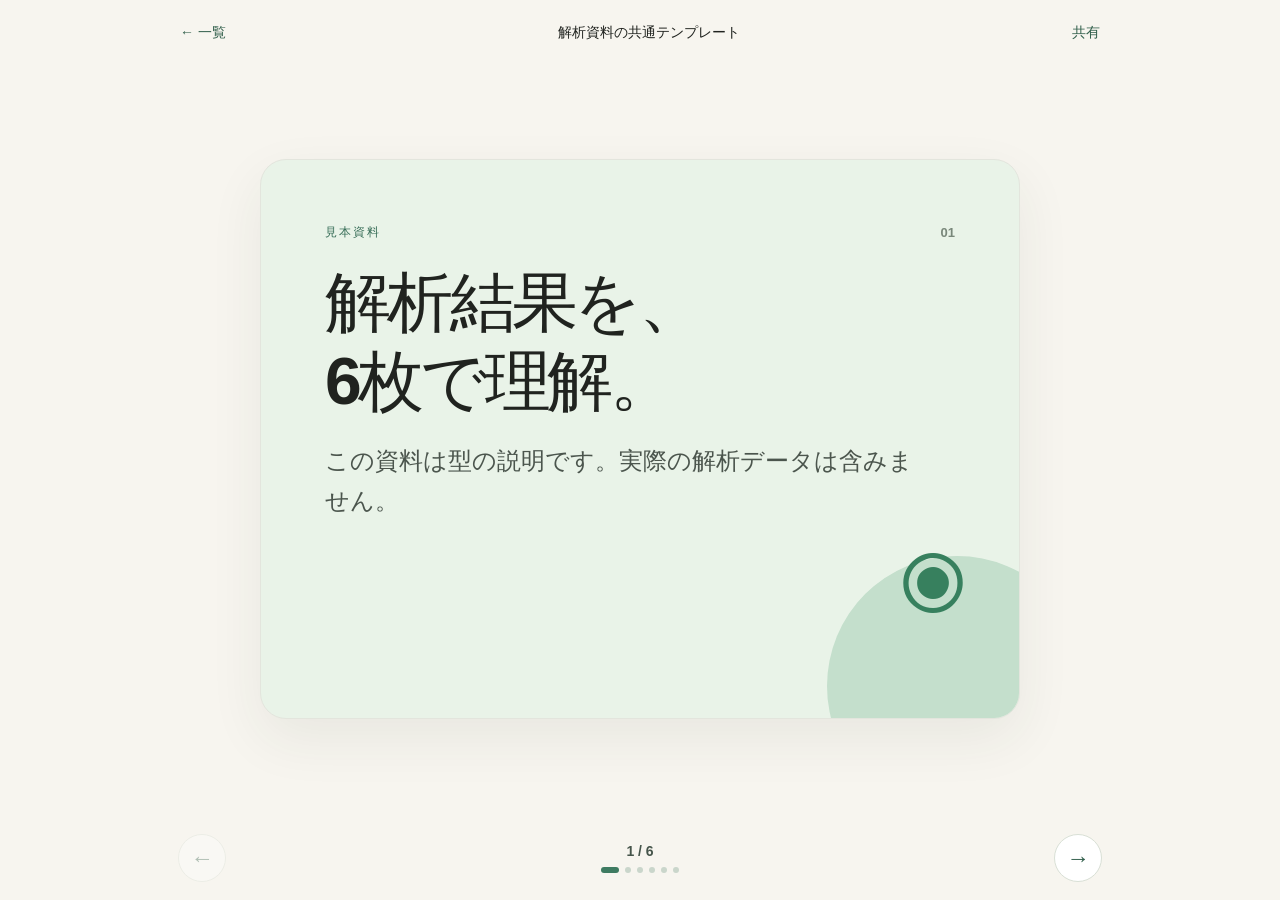
==== slides/analysis-template/index.html @ 7e48096c "Add reusable analysis slide template" ====
<!doctype html>
<html lang="ja">
<head>
  <meta charset="utf-8">
  <meta name="viewport" content="width=device-width, initial-scale=1, viewport-fit=cover">
  <meta name="theme-color" content="#f7f5ef">
  <title>解析資料の共通テンプレート | スライド共有</title>
  <link rel="stylesheet" href="../../assets/style.css">
  <script src="../../assets/deck.js" defer></script>
</head>
<body class="deck-page">
  <header class="deck-header">
    <a class="back-link" href="../../" aria-label="一覧に戻る">← <span>一覧</span></a>
    <span id="deck-title" class="deck-title">スライド</span>
    <button id="share-button" class="text-button" type="button">共有</button>
  </header>
  <main class="deck-main">
    <div id="slide" class="slide" aria-live="polite"></div>
  </main>
  <footer class="deck-footer">
    <button id="prev-button" class="nav-button" type="button" aria-label="前のスライド">←</button>
    <div class="deck-progress"><span id="counter">1 / 1</span><div id="progress-dots" class="progress-dots" aria-hidden="true"></div></div>
    <button id="next-button" class="nav-button" type="button" aria-label="次のスライド">→</button>
  </footer>
  <div id="toast" class="toast" role="status" aria-live="polite"></div>
</body>
</html>
---- assets/style.css ----
:root{font-family:-apple-system,BlinkMacSystemFont,"Hiragino Kaku Gothic ProN","Noto Sans JP",sans-serif;color:#20231f;background:#f7f5ef;font-synthesis:none}*{box-sizing:border-box}body{margin:0}button,a{-webkit-tap-highlight-color:transparent}a{color:inherit}.home-wrap{max-width:760px;margin:auto;padding:clamp(32px,8vw,80px) 24px}.eyebrow,.slide-label{font-size:12px;font-weight:800;letter-spacing:.18em;color:#386e58}.home h1{font-size:clamp(48px,10vw,86px);line-height:1.12;letter-spacing:-.06em;margin:28px 0}.home-lead{font-size:clamp(18px,3vw,23px);line-height:1.8;max-width:560px;color:#4e574e}.home-section{margin-top:72px}.section-head{display:flex;align-items:baseline;justify-content:space-between;border-bottom:1px solid #c9d0c4;padding-bottom:12px}.section-head h2{font-size:21px;margin:0}.section-head span,.home-note{color:#697268;font-size:14px}.deck-card{display:flex;align-items:center;gap:20px;text-decoration:none;background:#fff;border:1px solid #e0e4db;border-radius:20px;padding:22px;margin-top:18px;box-shadow:0 8px 26px #1626160a}.deck-card:hover{border-color:#3e7b61}.deck-card-icon{display:grid;place-items:center;width:56px;height:56px;border-radius:16px;background:#dcefe3;color:#247651;font-size:28px}.deck-card-copy{display:flex;flex-direction:column;gap:6px}.deck-card-copy strong{font-size:19px}.deck-card-copy small{color:#697268;font-size:13px}.deck-card-arrow{margin-left:auto;font-size:23px}.home-note{margin-top:38px;line-height:1.7}.deck-page{min-height:100dvh;display:grid;grid-template-rows:auto 1fr auto;overflow-x:hidden}.deck-header,.deck-footer{width:min(100%,960px);margin:auto;display:flex;align-items:center;justify-content:space-between;padding:14px max(18px,env(safe-area-inset-right))}.deck-header{min-height:64px}.deck-title{font-size:14px;font-weight:700;max-width:52vw;overflow:hidden;text-overflow:ellipsis;white-space:nowrap}.back-link,.text-button{font:inherit;font-size:14px;font-weight:700;text-decoration:none;border:0;background:none;cursor:pointer;padding:10px 2px;color:#315f4b}.deck-main{display:grid;place-items:center;padding:8px 16px 16px;min-height:0}.slide{width:min(100%,760px);min-height:min(70dvh,560px);background:#fff;border:1px solid #e3e5dd;border-radius:26px;box-shadow:0 20px 55px #26382912;display:flex;flex-direction:column;justify-content:space-between;overflow:hidden;padding:clamp(28px,6vw,64px);position:relative}.slide::after{content:"";position:absolute;right:-68px;bottom:-98px;width:260px;height:260px;border-radius:50%;background:#dcefe3;z-index:0}.slide>*{position:relative;z-index:1}.slide-top{display:flex;align-items:center;justify-content:space-between}.slide-index{font-size:13px;color:#79877a;font-weight:700}.slide-content{max-width:600px}.slide h1{white-space:pre-line;font-size:clamp(38px,8vw,66px);letter-spacing:-.055em;line-height:1.2;margin:20px 0}.slide p{font-size:clamp(18px,3.6vw,24px);line-height:1.65;color:#4b554d;margin:0}.slide-visual{align-self:flex-end;font-size:clamp(62px,15vw,132px);line-height:1;color:#37805e;font-weight:800;letter-spacing:-.08em}.slide-steps{display:flex;gap:10px;flex-wrap:wrap;margin-top:28px}.slide-step{padding:12px 18px;border-radius:999px;background:#e2f1e7;color:#245b3e;font-weight:800;font-size:16px}.slide-step:not(:last-child)::after{content:" →"}.slide.cover{background:#e9f3e8}.slide.cover::after{background:#c4dfcc}.slide.closing{background:#f6eee0}.slide.closing::after{background:#e9d5af}.deck-footer{padding-bottom:max(18px,env(safe-area-inset-bottom))}.nav-button{width:48px;height:48px;border-radius:50%;background:#fff;border:1px solid #d9e0d6;color:#315f4b;font-size:23px;cursor:pointer}.nav-button:disabled{opacity:.35;cursor:default}.deck-progress{text-align:center;font-size:14px;font-weight:800;color:#46554b}.progress-dots{display:flex;gap:6px;justify-content:center;margin-top:8px}.progress-dots i{width:6px;height:6px;border-radius:50%;background:#cad6cb}.progress-dots i.active{width:18px;border-radius:4px;background:#3e7b61}.toast{position:fixed;left:50%;bottom:84px;transform:translateX(-50%);background:#202b21;color:#fff;border-radius:999px;padding:10px 18px;font-size:14px;opacity:0;pointer-events:none;transition:opacity .2s;z-index:5}.toast.visible{opacity:1}@media(max-width:600px){.deck-main{align-items:stretch;padding:8px 12px}.slide{min-height:0;height:100%;max-height:calc(100dvh - 148px);padding:30px 26px;border-radius:22px}.slide h1{font-size:clamp(36px,11vw,54px)}.slide p{font-size:19px}.slide-visual{font-size:100px}.slide::after{width:210px;height:210px}.deck-header{padding:8px 18px}.deck-footer{padding-left:20px;padding-right:20px}}@media(max-height:650px){.slide{padding:22px}.slide h1{margin:12px 0;font-size:clamp(30px,7vw,48px)}.slide p{font-size:17px}.slide-visual{font-size:64px}}
.slide-metrics,.slide-columns{display:grid;grid-template-columns:repeat(2,minmax(0,1fr));gap:12px;margin-top:26px}.metric-card,.column-card{display:flex;flex-direction:column;gap:8px;padding:22px;border-radius:18px;background:#e9f3e8;min-width:0}.metric-card strong{font-size:clamp(32px,7vw,54px);line-height:1;color:#255c40}.metric-card span,.column-card strong{font-weight:800;font-size:17px}.metric-card small{font-size:13px;color:#59675b}.column-card{background:#edf0ed;min-height:120px}.column-card:last-child{background:#dcefe3}.column-card span{font-size:17px;line-height:1.5}.slide-sources{display:flex;flex-direction:column;gap:10px;margin-top:22px}.slide-sources a{font-size:16px;font-weight:700;color:#246c4c;text-decoration:underline;text-underline-offset:4px;overflow-wrap:anywhere}.slide.metrics h1,.slide.comparison h1,.slide.evidence h1{font-size:clamp(32px,6vw,54px)}@media(max-width:600px){.slide-metrics,.slide-columns{gap:8px;margin-top:18px}.metric-card,.column-card{padding:14px;border-radius:14px}.metric-card strong{font-size:30px}.metric-card span,.column-card strong{font-size:14px}.metric-card small{font-size:11px}.column-card span{font-size:14px}.slide.metrics h1,.slide.comparison h1,.slide.evidence h1{font-size:clamp(31px,9vw,42px)}}
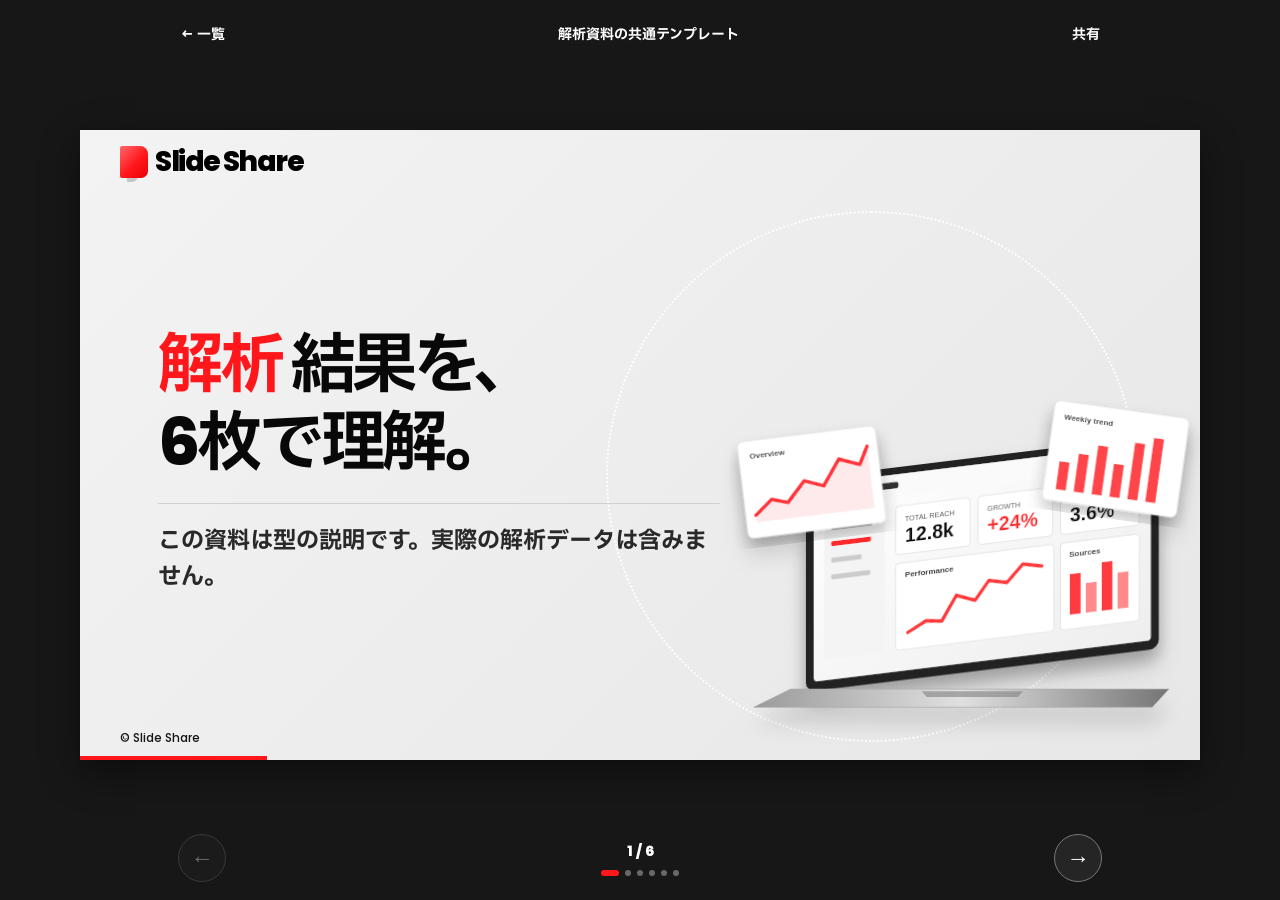
==== commit b226cd1a: "Match reference slide visual system" ====
--- a/slides/analysis-template/index.html
+++ b/slides/analysis-template/index.html
@@ -5,7 +5,13 @@
   <meta name="viewport" content="width=device-width, initial-scale=1, viewport-fit=cover">
   <meta name="theme-color" content="#f7f5ef">
   <title>解析資料の共通テンプレート | スライド共有</title>
+  <meta name="description" content="スマホでも読める解析スライド">
+  <meta property="og:type" content="article">
+  <meta property="og:title" content="解析資料の共通テンプレート">
+  <meta property="og:description" content="スマホでも読める解析スライド">
+  <meta property="og:image" content="https://taaaaryu.github.io/slide-share/assets/analysis-preview.png">
   <link rel="stylesheet" href="../../assets/style.css">
+  <link rel="stylesheet" href="../../assets/theme-terminal.css">
   <script src="../../assets/deck.js" defer></script>
 </head>
 <body class="deck-page">
--- a/assets/theme-terminal.css
+++ b/assets/theme-terminal.css
@@ -0,0 +1,129 @@
+@import url('https://fonts.googleapis.com/css2?family=Poppins:wght@400;600;700;800&family=IBM+Plex+Sans+JP:wght@400;500;600;700&family=Fira+Code:wght@500;700&display=swap');
+
+:root{--tn-red:#ff171b;--tn-black:#080808;--tn-gray:#f0f0f0}
+.home{background:#f1f1f1;color:var(--tn-black);font-family:Poppins,'IBM Plex Sans JP',sans-serif}
+.home .eyebrow{color:var(--tn-red)}
+.home h1{font-weight:800}
+.home-lead{color:#3c3c3c}
+.home .section-head{border-color:#bcbcbc}
+.home .deck-card{border:0;border-radius:0;box-shadow:0 5px 15px #00000010}
+.home .deck-card:hover{outline:2px solid var(--tn-red)}
+.home .deck-card-icon{border-radius:0;background:var(--tn-red);color:#fff}
+.home .home-note{color:#666}
+
+.terminal-theme{background:#171717;color:var(--tn-black);font-family:Poppins,'IBM Plex Sans JP',sans-serif}
+.terminal-theme .deck-header,.terminal-theme .deck-footer{max-width:1120px;color:#fff}
+.terminal-theme .deck-title{font-weight:700}
+.terminal-theme .back-link,.terminal-theme .text-button{color:#fff}
+.terminal-theme .deck-main{padding:0 16px;min-height:0}
+.terminal-theme .slide{display:block;width:min(1120px,calc(100vw - 32px),calc((100dvh - 145px)*16/9));height:auto;min-height:0;max-height:none;aspect-ratio:16/9;padding:0;border:0;border-radius:0;background:#fff;box-shadow:0 12px 36px #0007;overflow:hidden}
+.terminal-theme .slide::before,.terminal-theme .slide::after{pointer-events:none}
+.terminal-theme .slide::after{display:none}
+.terminal-theme .slide-top{position:absolute;left:0;right:0;top:0;height:10.2%;display:flex;align-items:center;justify-content:space-between;padding:0 2.6% 0 3.6%;background:#fff;box-shadow:0 4px 12px #00000018;border-radius:0 0 32px 0;z-index:3}
+.terminal-theme .slide-top::before{content:'';position:absolute;left:-10px;top:30%;width:30px;height:30px;border-radius:50%;background:var(--tn-red)}
+.terminal-theme .slide-label{font-size:clamp(15px,2vw,27px);font-weight:800;letter-spacing:0;color:var(--tn-black)}
+.terminal-theme .brand{display:inline-flex;align-items:center;gap:7px;color:#000;font-size:clamp(14px,1.55vw,21px);font-weight:800;white-space:nowrap;letter-spacing:-.055em}
+.terminal-theme .brand-mark{width:21px;height:24px;display:inline-block;position:relative;background:linear-gradient(135deg,#ff686b,var(--tn-red) 55%,#e90006);border-radius:2px 8px 7px 2px}
+.terminal-theme .brand-mark::after{content:'';position:absolute;width:11px;height:14px;left:7px;bottom:-4px;background:#c6c6c6;border-radius:0 2px 6px 1px;z-index:-1}
+.terminal-theme .slide-content{position:absolute;top:16%;left:7%;right:7%;bottom:8%;max-width:none;z-index:2}
+.terminal-theme .slide h1{font-family:Poppins,'IBM Plex Sans JP',sans-serif;white-space:pre-line;color:var(--tn-black);font-size:clamp(27px,3.1vw,47px);line-height:1.24;letter-spacing:-.035em;font-weight:800;margin:0 0 2.5%}
+.terminal-theme .slide p{color:#292929;font-size:clamp(16px,1.8vw,24px);line-height:1.55;font-weight:500;max-width:90%}
+.terminal-theme .accent-word{color:var(--tn-red)}
+.terminal-theme .slide-chrome-footer{position:absolute;bottom:0;left:0;right:0;height:4.6%;padding:0 3.6% 1.1%;display:flex;justify-content:space-between;align-items:end;font-size:clamp(9px,.95vw,12px);font-weight:500;color:#151515;z-index:4}
+.terminal-theme .slide-chrome-footer::after{content:'';position:absolute;bottom:0;left:0;width:var(--progress);height:4px;background:var(--tn-red)}
+.terminal-theme .slide-chrome-footer strong{font-size:clamp(10px,1vw,13px);font-weight:700}
+.terminal-theme .slide.cover,.terminal-theme .slide.takeaway{background:linear-gradient(135deg,#f3f3f3,#e7e7e7)}
+.terminal-theme .slide.cover::before,.terminal-theme .slide.takeaway::before{content:'';position:absolute;width:47%;aspect-ratio:1;border:2px dotted #fff;border-radius:50%;top:13%;left:47%;opacity:.9;box-shadow:0 0 0 115px #ffffff00;z-index:0}
+.terminal-theme .slide.cover .slide-top,.terminal-theme .slide.takeaway .slide-top{background:transparent;box-shadow:none;border-radius:0;justify-content:flex-start;left:3.6%;padding:0}
+.terminal-theme .slide.cover .slide-top::before,.terminal-theme .slide.takeaway .slide-top::before{display:none}
+.terminal-theme .slide.cover .slide-label,.terminal-theme .slide.takeaway .slide-label{display:none}
+.terminal-theme .slide.cover .brand,.terminal-theme .slide.takeaway .brand{font-size:clamp(18px,2.2vw,30px)}
+.terminal-theme .slide.cover .brand-mark,.terminal-theme .slide.takeaway .brand-mark{width:28px;height:32px}
+.terminal-theme .slide.cover .slide-content{top:31%;left:7%;right:8%;bottom:auto}
+.terminal-theme .slide.cover h1{font-size:clamp(34px,5.1vw,74px);line-height:1.2;letter-spacing:-.05em;max-width:85%;margin-bottom:2.3%}
+.terminal-theme .slide.cover p{font-size:clamp(14px,1.8vw,25px);font-weight:700;padding-top:2%;border-top:1px solid #d0d0d0;max-width:59%}
+.terminal-theme .slide.cover .cover-art{position:absolute;width:42%;right:0;bottom:4%;z-index:1;filter:drop-shadow(0 16px 10px #0002)}
+.terminal-theme .slide.cover .slide-chrome-footer strong{display:none}
+.terminal-theme .slide.takeaway .slide-content{top:40%;left:10%;right:10%;bottom:auto;text-align:center}
+.terminal-theme .slide.takeaway h1{font-size:clamp(33px,4.1vw,60px)}
+.terminal-theme .slide.takeaway p{margin:auto;font-size:clamp(16px,1.9vw,25px);max-width:76%}
+.terminal-theme .slide.takeaway .slide-visual{position:absolute;top:29%;left:0;right:0;text-align:center;color:var(--tn-red);font-size:clamp(24px,2.8vw,40px);font-weight:800;line-height:1}
+.terminal-theme .slide.metrics .slide-content,.terminal-theme .slide.comparison .slide-content,.terminal-theme .slide.evidence .slide-content{top:17%}
+.terminal-theme .slide.metrics h1,.terminal-theme .slide.comparison h1,.terminal-theme .slide.evidence h1{font-size:clamp(29px,3.3vw,48px)}
+.terminal-theme .slide-metrics,.terminal-theme .slide-columns{margin-top:4%;gap:2%}
+.terminal-theme .metric-card,.terminal-theme .column-card{border-radius:0;background:#f3f3f3;border-top:5px solid var(--tn-red);padding:5%;min-height:145px}
+.terminal-theme .metric-card strong{color:var(--tn-red);font-size:clamp(38px,5vw,70px);font-weight:800}
+.terminal-theme .metric-card span,.terminal-theme .column-card strong{font-size:clamp(16px,1.8vw,24px);font-weight:800}
+.terminal-theme .metric-card small{color:#6c6c6c;font-size:clamp(12px,1.2vw,16px)}
+.terminal-theme .column-card:last-child{background:#ffecec}
+.terminal-theme .column-card span{font-size:clamp(15px,1.6vw,21px)}
+.terminal-theme .slide-sources{margin-top:4%}
+.terminal-theme .slide-sources a{color:var(--tn-red);font-size:clamp(15px,1.7vw,22px)}
+.terminal-theme .slide.steps .slide-steps{margin-top:5%}
+.terminal-theme .slide.steps .slide-step{background:#fff1f1;color:#db1015;border-radius:0;border-left:4px solid var(--tn-red)}
+.terminal-theme .slide.number .slide-visual{position:absolute;right:8%;bottom:11%;font-size:clamp(80px,15vw,190px);font-weight:800;color:var(--tn-red);opacity:.9}
+.terminal-theme .slide.closing{background:linear-gradient(110deg,#ff7578,#ff1016)}
+.terminal-theme .slide.closing .slide-top{background:transparent;box-shadow:none}
+.terminal-theme .slide.closing .slide-top::before{background:#fff}
+.terminal-theme .slide.closing .slide-label,.terminal-theme .slide.closing .brand,.terminal-theme .slide.closing h1,.terminal-theme .slide.closing p,.terminal-theme .slide.closing .slide-chrome-footer{color:#fff}
+.terminal-theme .slide.closing .slide-content{top:36%;left:8%;right:10%}
+.terminal-theme .slide.closing h1{font-size:clamp(40px,5vw,72px)}
+.terminal-theme .slide.closing .slide-visual{position:absolute;right:11%;bottom:10%;font-size:clamp(110px,20vw,270px);color:#fff;opacity:.75;line-height:1}
+.terminal-theme .slide.closing .slide-chrome-footer::after{background:#fff}
+.terminal-theme .nav-button{background:#252525;color:#fff;border:1px solid #777}
+.terminal-theme .deck-progress{color:#fff}
+.terminal-theme .progress-dots i{background:#686868}
+.terminal-theme .progress-dots i.active{background:var(--tn-red)}
+
+@media(max-width:600px){
+  .terminal-theme .deck-header{height:56px;min-height:56px;padding:8px 18px}
+  .terminal-theme .deck-footer{height:70px;padding:8px 18px max(10px,env(safe-area-inset-bottom))}
+  .terminal-theme .deck-main{padding:0 10px;align-items:stretch}
+  .terminal-theme .slide{width:100%;height:calc(100dvh - 126px);max-height:none;min-height:0;aspect-ratio:auto}
+  .terminal-theme .slide-top{height:62px;padding:0 15px 0 29px;border-radius:0 0 18px 0}
+  .terminal-theme .slide-top::before{top:17px;width:22px;height:22px}
+  .terminal-theme .slide-label{font-size:19px}
+  .terminal-theme .brand{font-size:14px}
+  .terminal-theme .brand-mark{width:16px;height:19px}
+  .terminal-theme .slide-content{top:99px;left:25px;right:25px;bottom:48px}
+  .terminal-theme .slide h1{font-size:clamp(31px,9.2vw,43px);line-height:1.23;margin:0 0 18px}
+  .terminal-theme .slide p{font-size:18px;line-height:1.55;max-width:100%}
+  .terminal-theme .slide-chrome-footer{height:28px;padding:0 16px 8px;font-size:10px}
+  .terminal-theme .slide-chrome-footer strong{font-size:11px}
+  .terminal-theme .slide.cover .slide-top,.terminal-theme .slide.takeaway .slide-top{left:20px}
+  .terminal-theme .slide.cover .brand,.terminal-theme .slide.takeaway .brand{font-size:22px}
+  .terminal-theme .slide.cover .brand-mark,.terminal-theme .slide.takeaway .brand-mark{width:24px;height:28px}
+  .terminal-theme .slide.cover .slide-content{top:25%;left:25px;right:25px}
+  .terminal-theme .slide.cover h1{font-size:clamp(40px,12vw,58px);max-width:100%}
+  .terminal-theme .slide.cover p{font-size:17px;max-width:100%;padding-top:15px}
+  .terminal-theme .slide.cover .cover-art{width:92%;right:-5%;bottom:30px;max-height:37%;object-fit:contain;object-position:right bottom}
+  .terminal-theme .slide.cover::before,.terminal-theme .slide.takeaway::before{width:100%;left:35%;top:25%}
+  .terminal-theme .slide.takeaway .slide-content{top:42%;left:25px;right:25px;transform:translateY(-25%)}
+  .terminal-theme .slide.takeaway .slide-visual{top:28%;font-size:30px}
+  .terminal-theme .slide.takeaway h1{font-size:37px}
+  .terminal-theme .slide.takeaway p{font-size:18px;max-width:100%}
+  .terminal-theme .slide.metrics .slide-content,.terminal-theme .slide.comparison .slide-content,.terminal-theme .slide.evidence .slide-content{top:94px}
+  .terminal-theme .slide.metrics h1,.terminal-theme .slide.comparison h1,.terminal-theme .slide.evidence h1{font-size:33px}
+  .terminal-theme .slide-metrics,.terminal-theme .slide-columns{grid-template-columns:1fr;gap:10px;margin-top:24px}
+  .terminal-theme .metric-card,.terminal-theme .column-card{min-height:0;padding:15px;border-top-width:4px}
+  .terminal-theme .metric-card strong{font-size:38px}
+  .terminal-theme .metric-card span,.terminal-theme .column-card strong{font-size:17px}
+  .terminal-theme .metric-card small,.terminal-theme .column-card span{font-size:14px}
+  .terminal-theme .slide-sources{margin-top:24px}
+  .terminal-theme .slide-sources a{font-size:16px}
+  .terminal-theme .slide.steps .slide-step{font-size:14px;padding:10px 12px}
+  .terminal-theme .slide.number .slide-visual{font-size:110px;right:8%;bottom:9%}
+  .terminal-theme .slide.closing .slide-content{top:34%;left:25px;right:25px}
+  .terminal-theme .slide.closing h1{font-size:44px}
+  .terminal-theme .slide.closing .slide-visual{right:7%;bottom:7%;font-size:140px}
+}
+@media(max-width:600px) and (max-height:650px){
+  .terminal-theme .slide.metrics .slide-content,.terminal-theme .slide.comparison .slide-content,.terminal-theme .slide.evidence .slide-content{top:78px;left:18px;right:18px}
+  .terminal-theme .slide.metrics h1,.terminal-theme .slide.comparison h1,.terminal-theme .slide.evidence h1{font-size:26px;margin-bottom:8px}
+  .terminal-theme .slide.metrics p,.terminal-theme .slide.comparison p,.terminal-theme .slide.evidence p{font-size:14px}
+  .terminal-theme .slide-metrics,.terminal-theme .slide-columns{grid-template-columns:repeat(2,minmax(0,1fr));gap:6px;margin-top:12px}
+  .terminal-theme .metric-card,.terminal-theme .column-card{padding:8px;gap:4px}
+  .terminal-theme .metric-card strong{font-size:25px}
+  .terminal-theme .metric-card span,.terminal-theme .column-card strong{font-size:13px}
+  .terminal-theme .metric-card small,.terminal-theme .column-card span{font-size:11px}
+}
